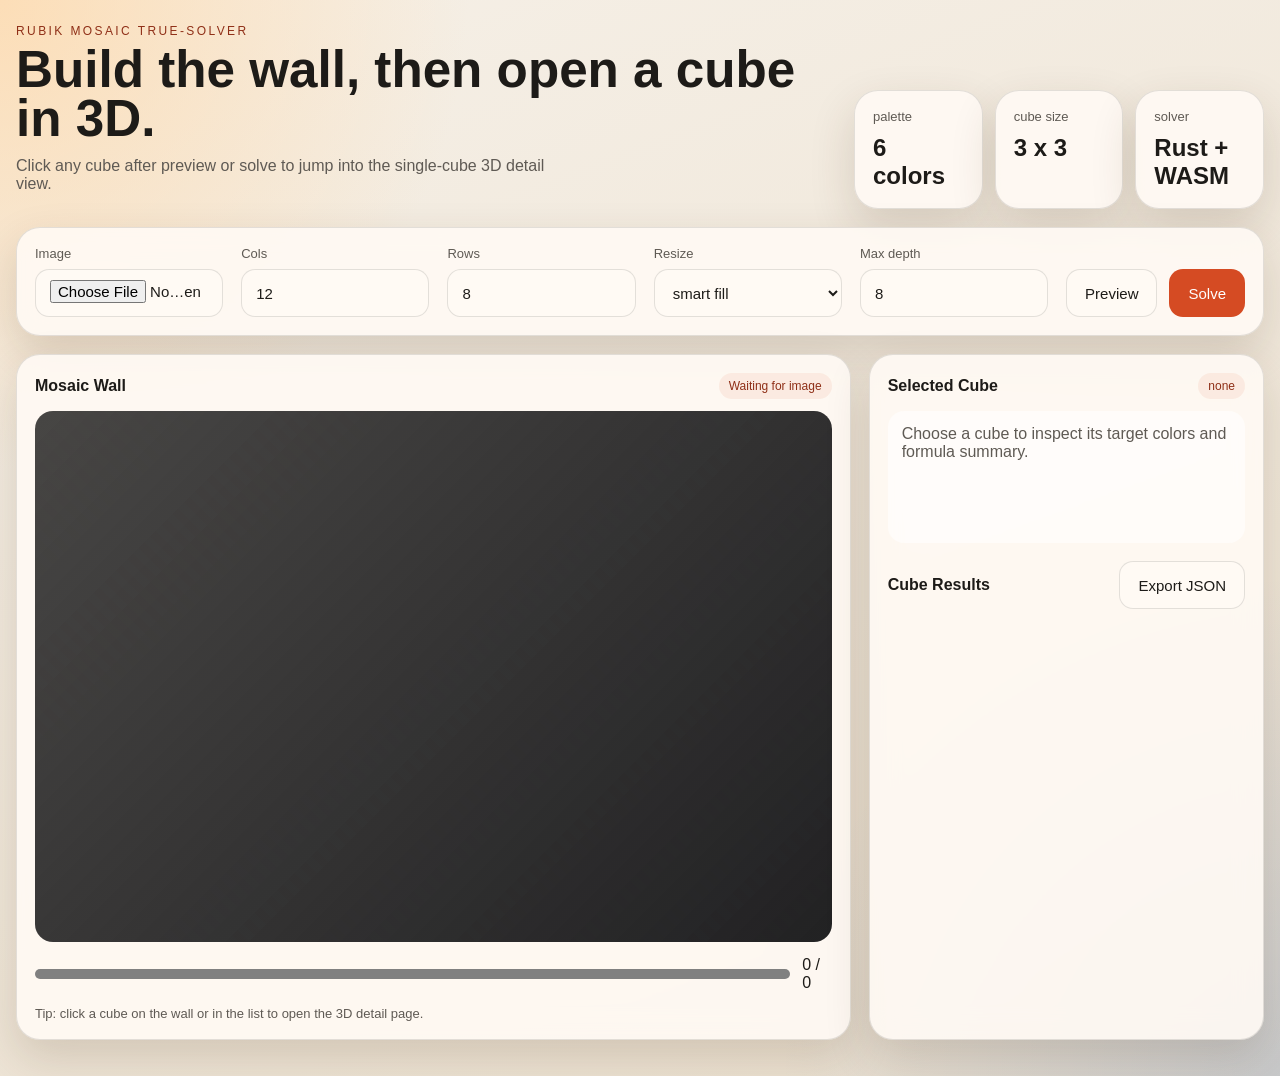
==== web/index.html @ 29b8aaef "Initial commit" ====
<!doctype html>
<html lang="zh-CN">
  <head>
    <meta charset="UTF-8" />
    <meta name="viewport" content="width=device-width, initial-scale=1.0" />
    <title>Rubik Mosaic Planner</title>
    <link rel="stylesheet" href="./styles.css" />
  </head>
  <body>
    <main class="app-shell">
      <section class="hero">
        <div>
          <p class="eyebrow">Rubik Mosaic True-Solver</p>
          <h1>Build the wall, then open a cube in 3D.</h1>
          <p class="lede">
            Click any cube after preview or solve to jump into the single-cube 3D detail view.
          </p>
        </div>
        <div class="hero-stats">
          <div class="stat-card">
            <span>palette</span>
            <strong>6 colors</strong>
          </div>
          <div class="stat-card">
            <span>cube size</span>
            <strong>3 x 3</strong>
          </div>
          <div class="stat-card">
            <span>solver</span>
            <strong>Rust + WASM</strong>
          </div>
        </div>
      </section>

      <section class="controls">
        <label class="field upload">
          <span>Image</span>
          <input id="imageInput" type="file" accept="image/png,image/jpeg,image/webp" />
        </label>
        <label class="field">
          <span>Cols</span>
          <input id="colsInput" type="number" min="1" max="120" value="12" />
        </label>
        <label class="field">
          <span>Rows</span>
          <input id="rowsInput" type="number" min="1" max="120" value="8" />
        </label>
        <label class="field">
          <span>Resize</span>
          <select id="resizeMode">
            <option value="smart-fill">smart fill</option>
            <option value="stretch">stretch</option>
          </select>
        </label>
        <label class="field">
          <span>Max depth</span>
          <input id="maxDepthInput" type="number" min="1" max="12" value="8" />
        </label>
        <div class="actions">
          <button id="previewButton" class="secondary">Preview</button>
          <button id="solveButton" class="primary">Solve</button>
        </div>
      </section>

      <section class="workspace">
        <div class="panel canvas-panel">
          <div class="panel-header">
            <h2>Mosaic Wall</h2>
            <span id="statusText" class="status">Waiting for image</span>
          </div>
          <div class="canvas-wrap">
            <canvas id="mosaicCanvas" width="960" height="640"></canvas>
          </div>
          <div class="progress-wrap">
            <progress id="solveProgress" max="1" value="0"></progress>
            <span id="progressLabel">0 / 0</span>
          </div>
          <p class="helper-line">Tip: click a cube on the wall or in the list to open the 3D detail page.</p>
        </div>

        <aside class="panel sidebar">
          <div class="panel-header">
            <h2>Selected Cube</h2>
            <span id="selectionBadge" class="badge">none</span>
          </div>
          <div id="selectionInfo" class="selection-info">
            Choose a cube to inspect its target colors and formula summary.
          </div>
          <div class="panel-header formulas-header">
            <h2>Cube Results</h2>
            <button id="downloadButton" class="ghost">Export JSON</button>
          </div>
          <div id="cubeList" class="cube-list"></div>
        </aside>
      </section>
    </main>

    <script type="module" src="./app.js"></script>
  </body>
</html>
---- web/styles.css ----
:root {
  --bg: #f6f0e7;
  --panel: rgba(255, 250, 244, 0.9);
  --panel-strong: #fffaf4;
  --ink: #1d1b18;
  --muted: #5f5a54;
  --accent: #d54b23;
  --accent-dark: #8f2f17;
  --line: rgba(29, 27, 24, 0.12);
  --shadow: 0 18px 45px rgba(70, 43, 18, 0.16);
}

* {
  box-sizing: border-box;
}

body {
  margin: 0;
  min-height: 100vh;
  font-family: "Segoe UI", "PingFang SC", "Microsoft YaHei", sans-serif;
  color: var(--ink);
  background:
    radial-gradient(circle at top left, rgba(255, 214, 163, 0.7), transparent 28%),
    radial-gradient(circle at bottom right, rgba(0, 70, 173, 0.15), transparent 30%),
    linear-gradient(160deg, #f6f0e7 0%, #eadfce 100%);
}

.app-shell {
  width: min(1440px, calc(100vw - 32px));
  margin: 0 auto;
  padding: 24px 0 36px;
}

.hero,
.controls,
.workspace {
  display: grid;
  gap: 18px;
}

.hero {
  grid-template-columns: 2fr 1fr;
  align-items: end;
  margin-bottom: 18px;
}

.eyebrow {
  margin: 0 0 8px;
  font-size: 12px;
  letter-spacing: 0.2em;
  text-transform: uppercase;
  color: var(--accent-dark);
}

.hero h1 {
  margin: 0;
  font-size: clamp(2rem, 4vw, 4rem);
  line-height: 0.95;
}

.lede {
  max-width: 60ch;
  color: var(--muted);
  margin-top: 14px;
}

.hero-stats {
  display: grid;
  grid-template-columns: repeat(3, 1fr);
  gap: 12px;
}

.stat-card,
.controls,
.panel {
  border: 1px solid var(--line);
  background: var(--panel);
  backdrop-filter: blur(14px);
  border-radius: 24px;
  box-shadow: var(--shadow);
}

.stat-card {
  padding: 18px;
}

.stat-card span {
  display: block;
  color: var(--muted);
  font-size: 13px;
}

.stat-card strong {
  display: block;
  margin-top: 10px;
  font-size: 1.5rem;
}

.controls {
  grid-template-columns: repeat(5, minmax(0, 1fr)) auto;
  padding: 18px;
  margin-bottom: 18px;
}

.field {
  display: grid;
  gap: 8px;
}

.field span {
  font-size: 13px;
  color: var(--muted);
}

.field input,
.field select,
button {
  min-height: 48px;
  border-radius: 14px;
  border: 1px solid var(--line);
  background: var(--panel-strong);
  color: var(--ink);
  font-size: 15px;
}

.field input,
.field select {
  width: 100%;
  padding: 0 14px;
}

.upload input {
  padding: 10px 14px;
}

.actions {
  display: flex;
  align-items: end;
  gap: 12px;
}

button {
  cursor: pointer;
  padding: 0 18px;
  transition:
    transform 180ms ease,
    background 180ms ease,
    color 180ms ease;
}

button:hover {
  transform: translateY(-1px);
}

.primary {
  background: var(--accent);
  color: white;
  border-color: transparent;
}

.secondary,
.ghost {
  background: var(--panel-strong);
}

.workspace {
  grid-template-columns: minmax(0, 1.9fr) minmax(320px, 0.9fr);
}

.panel {
  padding: 18px;
}

.panel-header {
  display: flex;
  justify-content: space-between;
  align-items: center;
  gap: 12px;
  margin-bottom: 12px;
}

.panel-header h2 {
  margin: 0;
  font-size: 1rem;
}

.status,
.badge {
  display: inline-flex;
  align-items: center;
  padding: 6px 10px;
  border-radius: 999px;
  background: rgba(213, 75, 35, 0.08);
  color: var(--accent-dark);
  font-size: 12px;
}

.canvas-wrap {
  border-radius: 18px;
  overflow: hidden;
  background:
    linear-gradient(135deg, rgba(0, 0, 0, 0.72), rgba(22, 22, 24, 0.95)),
    repeating-linear-gradient(
      45deg,
      rgba(255, 255, 255, 0.03),
      rgba(255, 255, 255, 0.03) 8px,
      transparent 8px,
      transparent 16px
    );
}

#mosaicCanvas {
  display: block;
  width: 100%;
  height: auto;
}

.progress-wrap {
  display: flex;
  align-items: center;
  gap: 12px;
  margin-top: 14px;
}

progress {
  width: 100%;
  height: 10px;
  border-radius: 999px;
  overflow: hidden;
}

.sidebar {
  display: flex;
  flex-direction: column;
  min-height: 680px;
}

.selection-info {
  padding: 14px;
  border-radius: 16px;
  background: rgba(255, 255, 255, 0.55);
  color: var(--muted);
  min-height: 132px;
}

.formulas-header {
  margin-top: 18px;
}

.cube-list {
  display: grid;
  gap: 10px;
  margin-top: 8px;
  max-height: 460px;
  overflow: auto;
  padding-right: 4px;
}

.cube-card {
  border: 1px solid var(--line);
  border-radius: 16px;
  padding: 12px;
  background: rgba(255, 255, 255, 0.7);
}

.cube-card.active {
  border-color: rgba(213, 75, 35, 0.45);
  box-shadow: inset 0 0 0 1px rgba(213, 75, 35, 0.24);
}

.cube-card h3,
.cube-card p {
  margin: 0;
}

.cube-card h3 {
  font-size: 14px;
}

.cube-card p {
  margin-top: 6px;
  color: var(--muted);
  font-size: 13px;
  line-height: 1.4;
}

.target-grid {
  display: grid;
  grid-template-columns: repeat(3, 18px);
  gap: 4px;
  margin-top: 10px;
}

.swatch {
  width: 18px;
  height: 18px;
  border-radius: 4px;
  border: 1px solid rgba(0, 0, 0, 0.15);
}

.helper-line {
  margin: 14px 0 0;
  color: var(--muted);
  font-size: 13px;
}

.nav-link {
  display: inline-flex;
  align-items: center;
  justify-content: center;
  min-width: 140px;
  text-decoration: none;
}

.detail-shell {
  width: min(1440px, calc(100vw - 32px));
  margin: 0 auto;
  padding: 24px 0 36px;
}

.detail-topbar {
  display: grid;
  grid-template-columns: auto 1fr auto;
  gap: 16px;
  align-items: center;
  margin-bottom: 18px;
}

.detail-topbar h1 {
  margin: 4px 0 0;
  font-size: clamp(1.8rem, 3vw, 3rem);
}

.detail-layout {
  display: grid;
  grid-template-columns: minmax(0, 1.3fr) minmax(360px, 0.9fr);
  gap: 18px;
}

.viewer-panel {
  min-height: 760px;
  display: grid;
  place-items: center;
}

.scene {
  width: min(70vw, 520px);
  aspect-ratio: 1;
  display: grid;
  place-items: center;
  perspective: 1200px;
}

.cube-3d {
  --size: min(44vw, 300px);
  --rot-x: -28deg;
  --rot-y: -42deg;
  position: relative;
  width: var(--size);
  height: var(--size);
  transform-style: preserve-3d;
  transform: rotateX(var(--rot-x)) rotateY(var(--rot-y));
  transition: transform 220ms ease;
}

.cube-face {
  position: absolute;
  inset: 0;
  display: grid;
  grid-template-columns: repeat(3, 1fr);
  gap: 8px;
  padding: 10px;
  border-radius: 22px;
  background: rgba(5, 5, 6, 0.94);
  border: 2px solid rgba(255, 255, 255, 0.18);
  box-shadow: 0 20px 50px rgba(0, 0, 0, 0.25);
}

.face-front {
  transform: translateZ(calc(var(--size) / 2));
}

.face-back {
  transform: rotateY(180deg) translateZ(calc(var(--size) / 2));
}

.face-right {
  transform: rotateY(90deg) translateZ(calc(var(--size) / 2));
}

.face-left {
  transform: rotateY(-90deg) translateZ(calc(var(--size) / 2));
}

.face-up {
  transform: rotateX(90deg) translateZ(calc(var(--size) / 2));
}

.face-down {
  transform: rotateX(-90deg) translateZ(calc(var(--size) / 2));
}

.sticker {
  border-radius: 10px;
  border: 1px solid rgba(0, 0, 0, 0.22);
  box-shadow: inset 0 1px 1px rgba(255, 255, 255, 0.26);
}

.detail-sidebar {
  display: flex;
  flex-direction: column;
  gap: 16px;
}

.timeline-header {
  display: flex;
  justify-content: space-between;
  align-items: center;
  gap: 12px;
}

.timeline-header h2 {
  margin: 0;
  font-size: 1rem;
}

.timeline-actions {
  display: flex;
  gap: 10px;
  flex-wrap: wrap;
}

.chip-list {
  display: flex;
  flex-wrap: wrap;
  gap: 8px;
}

.chip {
  min-height: 38px;
  padding: 0 14px;
  border-radius: 999px;
  border: 1px solid var(--line);
  background: rgba(255, 255, 255, 0.72);
}

.chip.active {
  background: var(--accent);
  color: white;
  border-color: transparent;
}

.move-pad {
  display: grid;
  grid-template-columns: repeat(3, minmax(0, 1fr));
  gap: 10px;
}

.camera-controls {
  width: min(560px, 100%);
  display: grid;
  gap: 14px;
  margin-top: 18px;
}

@media (max-width: 1080px) {
  .hero,
  .workspace,
  .controls {
    grid-template-columns: 1fr;
  }

  .hero-stats {
    grid-template-columns: repeat(3, minmax(0, 1fr));
  }

  .actions {
    align-items: stretch;
  }

  .actions button {
    width: 100%;
  }

  .detail-topbar,
  .detail-layout {
    grid-template-columns: 1fr;
  }

  .scene {
    width: min(88vw, 520px);
  }

  .move-pad {
    grid-template-columns: repeat(2, minmax(0, 1fr));
  }
}
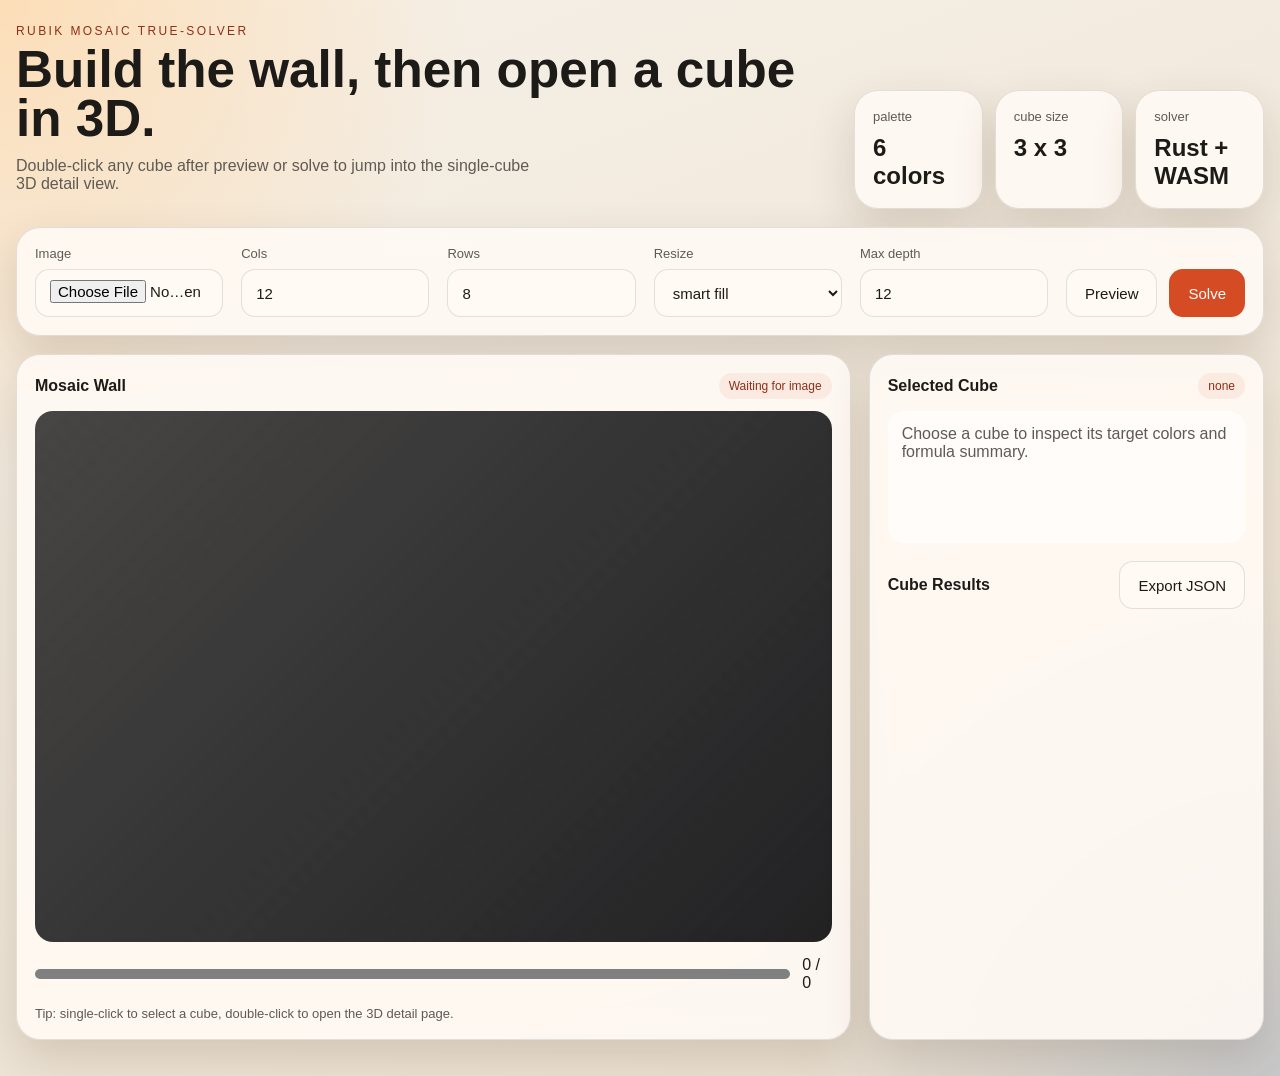
==== commit 239312fe: "Fix detail view state and solver UX" ====
--- a/web/index.html
+++ b/web/index.html
@@ -13,7 +13,7 @@
           <p class="eyebrow">Rubik Mosaic True-Solver</p>
           <h1>Build the wall, then open a cube in 3D.</h1>
           <p class="lede">
-            Click any cube after preview or solve to jump into the single-cube 3D detail view.
+            Double-click any cube after preview or solve to jump into the single-cube 3D detail view.
           </p>
         </div>
         <div class="hero-stats">
@@ -54,7 +54,7 @@
         </label>
         <label class="field">
           <span>Max depth</span>
-          <input id="maxDepthInput" type="number" min="1" max="12" value="8" />
+          <input id="maxDepthInput" type="number" min="1" max="14" value="12" />
         </label>
         <div class="actions">
           <button id="previewButton" class="secondary">Preview</button>
@@ -75,7 +75,7 @@
             <progress id="solveProgress" max="1" value="0"></progress>
             <span id="progressLabel">0 / 0</span>
           </div>
-          <p class="helper-line">Tip: click a cube on the wall or in the list to open the 3D detail page.</p>
+          <p class="helper-line">Tip: single-click to select a cube, double-click to open the 3D detail page.</p>
         </div>
 
         <aside class="panel sidebar">
@@ -95,6 +95,6 @@
       </section>
     </main>
 
-    <script type="module" src="./app.js"></script>
+    <script type="module" src="./app.js?v=20260421g"></script>
   </body>
 </html>
--- a/web/styles.css
+++ b/web/styles.css
@@ -351,59 +351,16 @@
   perspective: 1200px;
 }
 
-.cube-3d {
-  --size: min(44vw, 300px);
-  --rot-x: -28deg;
-  --rot-y: -42deg;
-  position: relative;
-  width: var(--size);
-  height: var(--size);
-  transform-style: preserve-3d;
-  transform: rotateX(var(--rot-x)) rotateY(var(--rot-y));
-  transition: transform 220ms ease;
-}
-
-.cube-face {
-  position: absolute;
-  inset: 0;
-  display: grid;
-  grid-template-columns: repeat(3, 1fr);
-  gap: 8px;
-  padding: 10px;
-  border-radius: 22px;
-  background: rgba(5, 5, 6, 0.94);
-  border: 2px solid rgba(255, 255, 255, 0.18);
-  box-shadow: 0 20px 50px rgba(0, 0, 0, 0.25);
-}
-
-.face-front {
-  transform: translateZ(calc(var(--size) / 2));
-}
-
-.face-back {
-  transform: rotateY(180deg) translateZ(calc(var(--size) / 2));
-}
-
-.face-right {
-  transform: rotateY(90deg) translateZ(calc(var(--size) / 2));
-}
-
-.face-left {
-  transform: rotateY(-90deg) translateZ(calc(var(--size) / 2));
-}
-
-.face-up {
-  transform: rotateX(90deg) translateZ(calc(var(--size) / 2));
-}
-
-.face-down {
-  transform: rotateX(-90deg) translateZ(calc(var(--size) / 2));
-}
-
-.sticker {
-  border-radius: 10px;
-  border: 1px solid rgba(0, 0, 0, 0.22);
-  box-shadow: inset 0 1px 1px rgba(255, 255, 255, 0.26);
+.cube-canvas {
+  width: min(70vw, 520px);
+  aspect-ratio: 1;
+  border-radius: 30px;
+  background:
+    radial-gradient(circle at top, rgba(255, 255, 255, 0.08), transparent 36%),
+    linear-gradient(160deg, #111010 0%, #1b1715 100%);
+  box-shadow:
+    inset 0 1px 0 rgba(255, 255, 255, 0.08),
+    0 30px 60px rgba(0, 0, 0, 0.24);
 }
 
 .detail-sidebar {
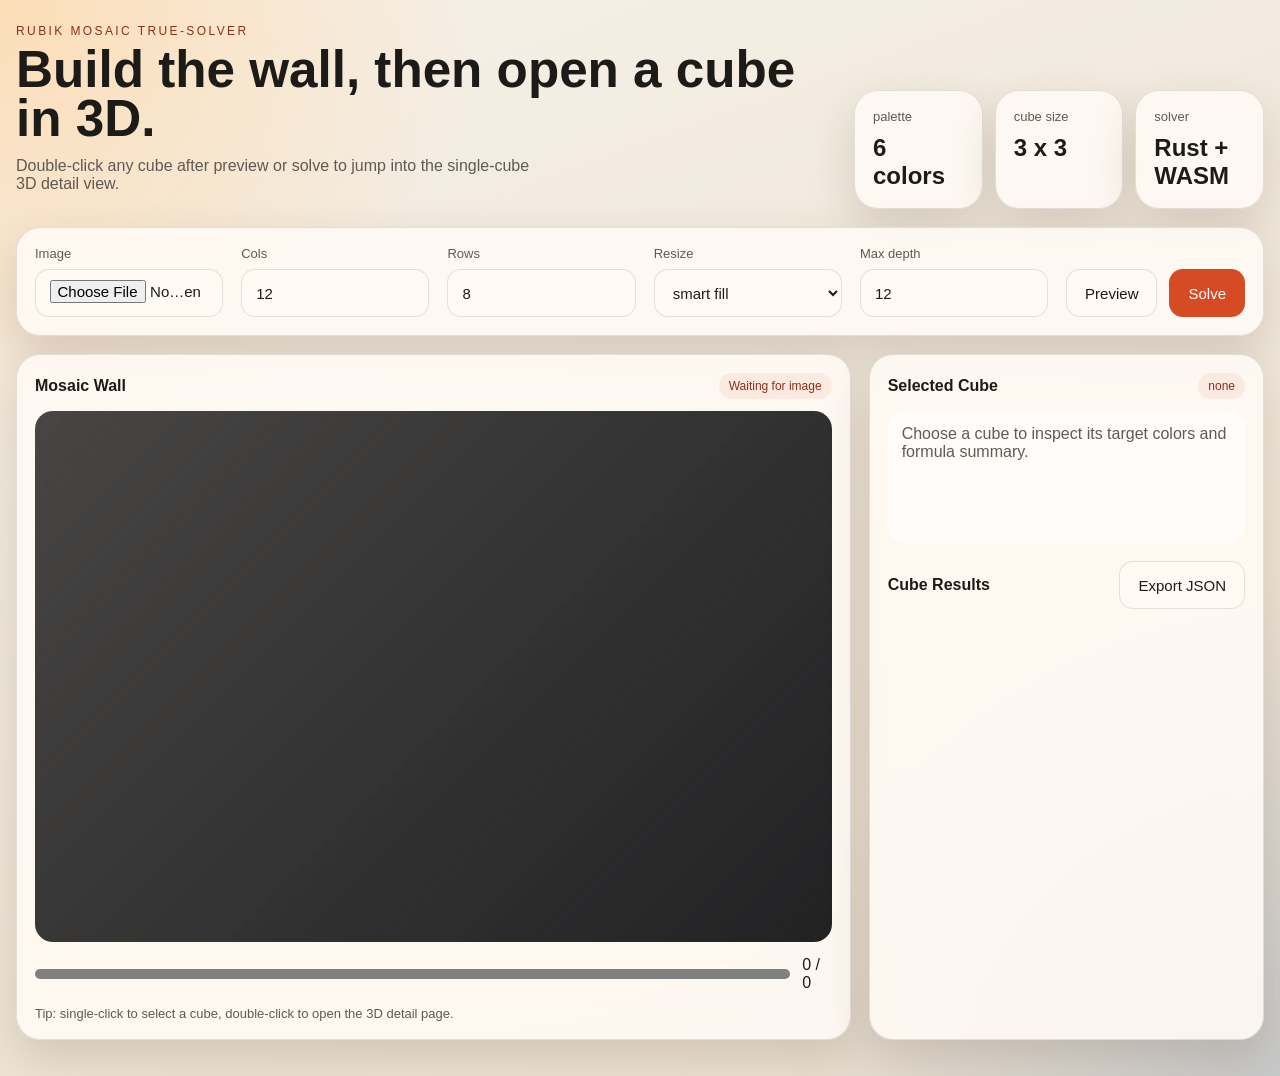
==== commit 7ec00411: "Refine cube detail rendering and bust asset cache Co-authored-by: Codex <noreply@openai.com>" ====
--- a/web/index.html
+++ b/web/index.html
@@ -95,6 +95,6 @@
       </section>
     </main>
 
-    <script type="module" src="./app.js?v=20260421g"></script>
+    <script type="module" src="./app.js?v=20260421h"></script>
   </body>
 </html>
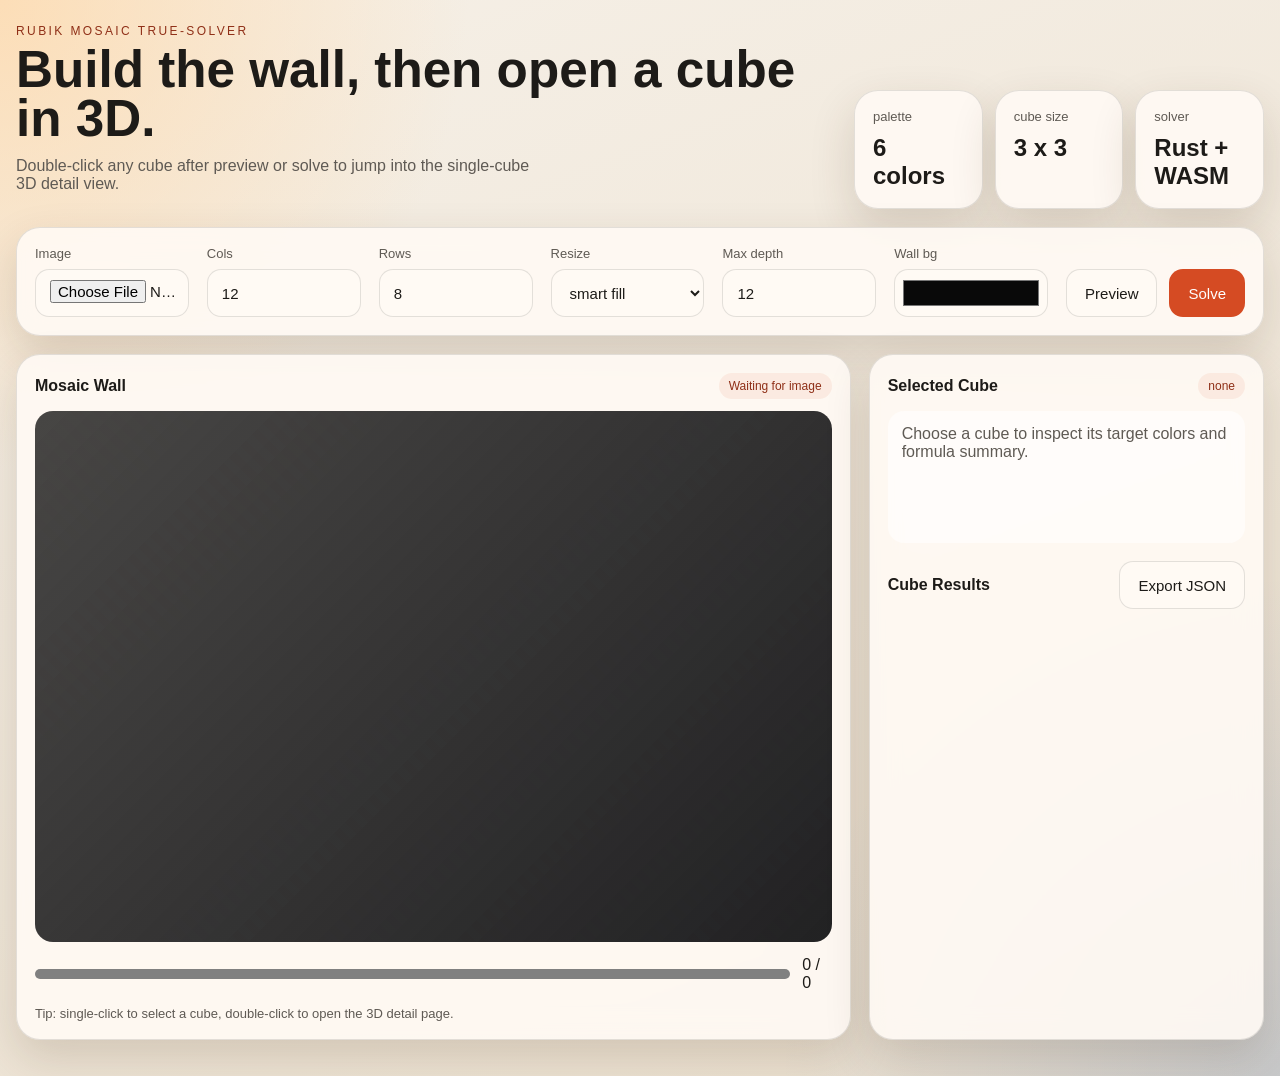
==== commit 4227c865: "Improve mosaic color mapping and wall controls" ====
--- a/web/index.html
+++ b/web/index.html
@@ -56,6 +56,10 @@
           <span>Max depth</span>
           <input id="maxDepthInput" type="number" min="1" max="14" value="12" />
         </label>
+        <label class="field">
+          <span>Wall bg</span>
+          <input id="backgroundColorInput" type="color" value="#090909" />
+        </label>
         <div class="actions">
           <button id="previewButton" class="secondary">Preview</button>
           <button id="solveButton" class="primary">Solve</button>
@@ -95,6 +99,6 @@
       </section>
     </main>
 
-    <script type="module" src="./app.js?v=20260421h"></script>
+    <script type="module" src="./app.js?v=20260421w"></script>
   </body>
 </html>
--- a/web/styles.css
+++ b/web/styles.css
@@ -97,7 +97,7 @@
 }
 
 .controls {
-  grid-template-columns: repeat(5, minmax(0, 1fr)) auto;
+  grid-template-columns: repeat(6, minmax(0, 1fr)) auto;
   padding: 18px;
   margin-bottom: 18px;
 }
@@ -131,6 +131,11 @@
 
 .upload input {
   padding: 10px 14px;
+}
+
+.field input[type="color"] {
+  padding: 6px;
+  min-height: 48px;
 }
 
 .actions {
@@ -361,6 +366,18 @@
   box-shadow:
     inset 0 1px 0 rgba(255, 255, 255, 0.08),
     0 30px 60px rgba(0, 0, 0, 0.24);
+  cursor: grab;
+  touch-action: none;
+  user-select: none;
+}
+
+.cube-canvas.dragging {
+  cursor: grabbing;
+}
+
+.scene-hint {
+  margin-top: 16px;
+  text-align: center;
 }
 
 .detail-sidebar {
